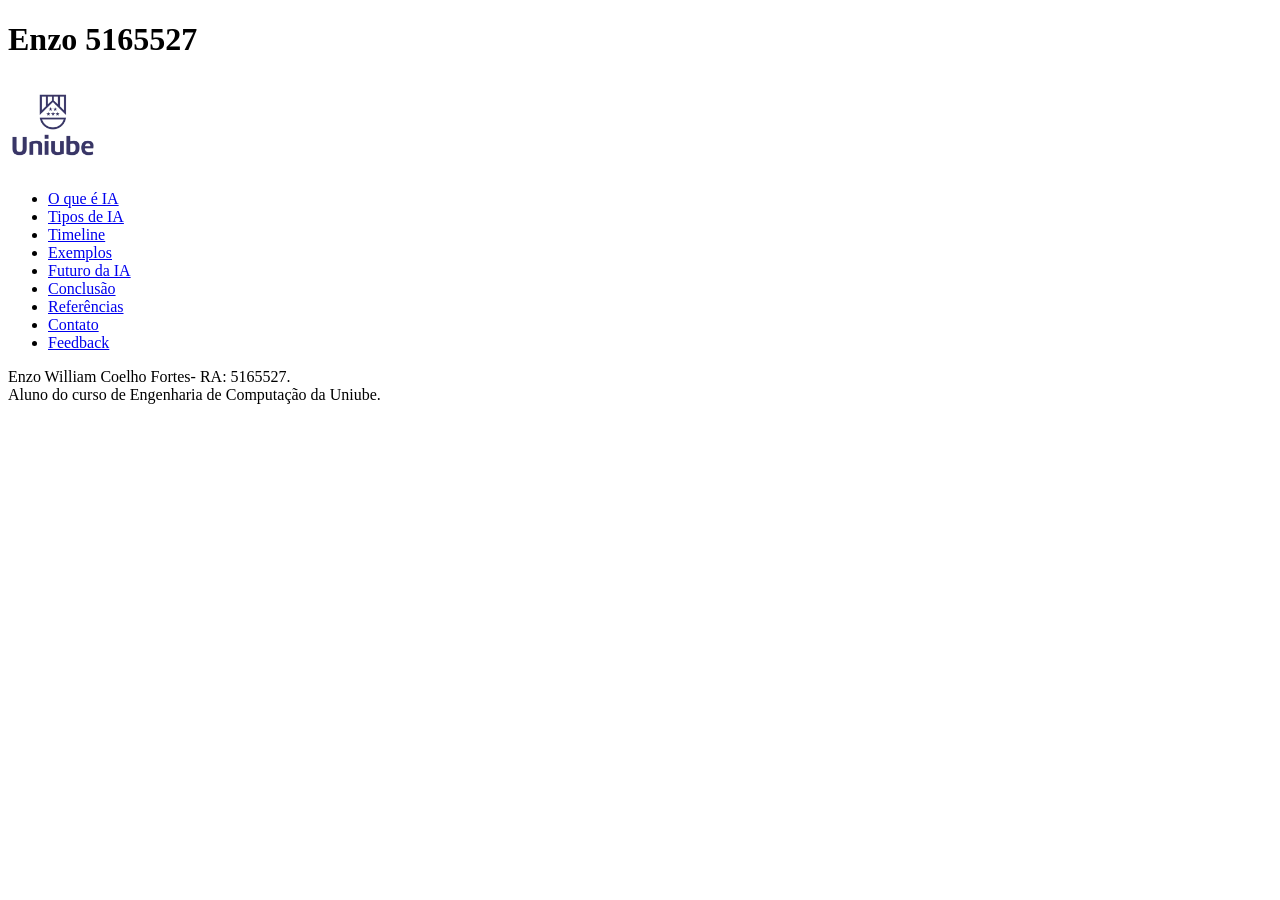
==== paginas/conclusao.html @ c1ed7d9d "oi" ====
<!DOCTYPE html>
<html lang="pt-BR">
<head>
  <meta charset="UTF-8">
  <meta name="viewport" content="width=device-width, initial-scale=1.0">
  <title>Conclusão — IA Games</title>
  <link rel="stylesheet" href="../css/style.css">
</head>
<body>

  <!-- cabeçalho -->
  <header>
     <h1> Enzo 5165527 </h1> 
    <div id="Site Uniube">
        <a href="https://uniube.br/" target="_blank">
        <img src="../images/uniube-logo-png_seeklogo-409307.webp" alt="Logo da Uniube" width="90px">
        </a>
    </div>
    <nav>
      <ul>
        <li><a href="oqueehia.html">O que é IA</a></li>
        <li><a href="tipos.html">Tipos de IA</a></li>
        <li><a href="timeline.html">Timeline</a></li>
        <li><a href="exemplos.html">Exemplos</a></li>
        <li><a href="futuro.html">Futuro da IA</a></li>
        <li><a href="conclusao.html">Conclusão</a></li>
        <li><a href="referencias.html">Referências</a></li>
        <li><a href="contato.html">Contato</a></li>
        <li><a href="feedback.html">Feedback</a></li>
      </ul>
    </nav>
  </header>

  <main>
    
  <footer>
    <p>Enzo William Coelho Fortes- RA: 5165527.<br>
    Aluno do curso de Engenharia de Computação da Uniube.</p>
  </footer>

</body>
</html>
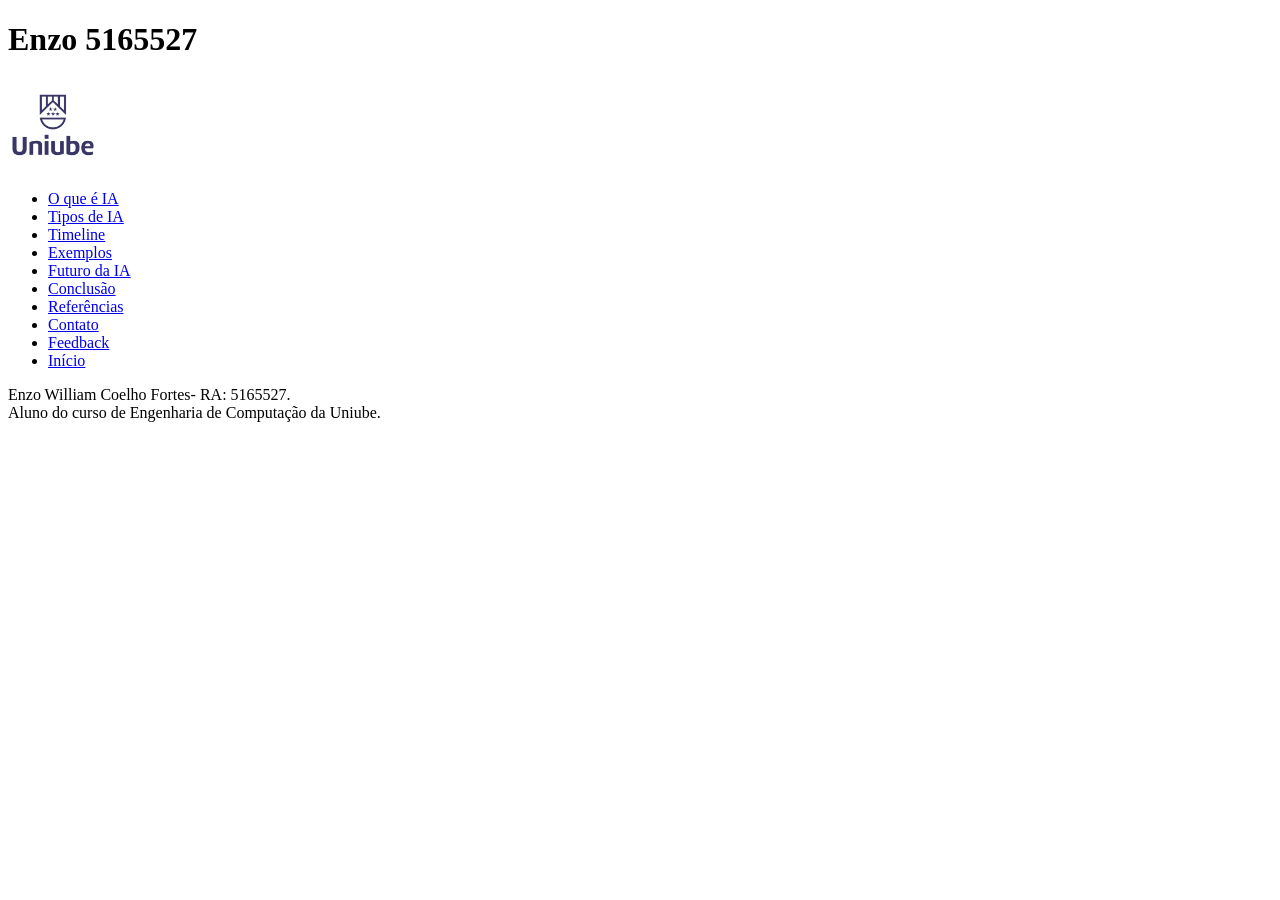
==== commit 8446280d: "adicionando conteúdo, um pouco de css no menu da index e botao para index" ====
--- a/paginas/conclusao.html
+++ b/paginas/conclusao.html
@@ -27,16 +27,17 @@
         <li><a href="referencias.html">Referências</a></li>
         <li><a href="contato.html">Contato</a></li>
         <li><a href="feedback.html">Feedback</a></li>
+        <li><a href="../index.html">Início</a></li>
       </ul>
     </nav>
   </header>
 
   <main>
     
-  <footer>
+<footer>
     <p>Enzo William Coelho Fortes- RA: 5165527.<br>
     Aluno do curso de Engenharia de Computação da Uniube.</p>
-  </footer>
+</footer>
 
 </body>
 </html>
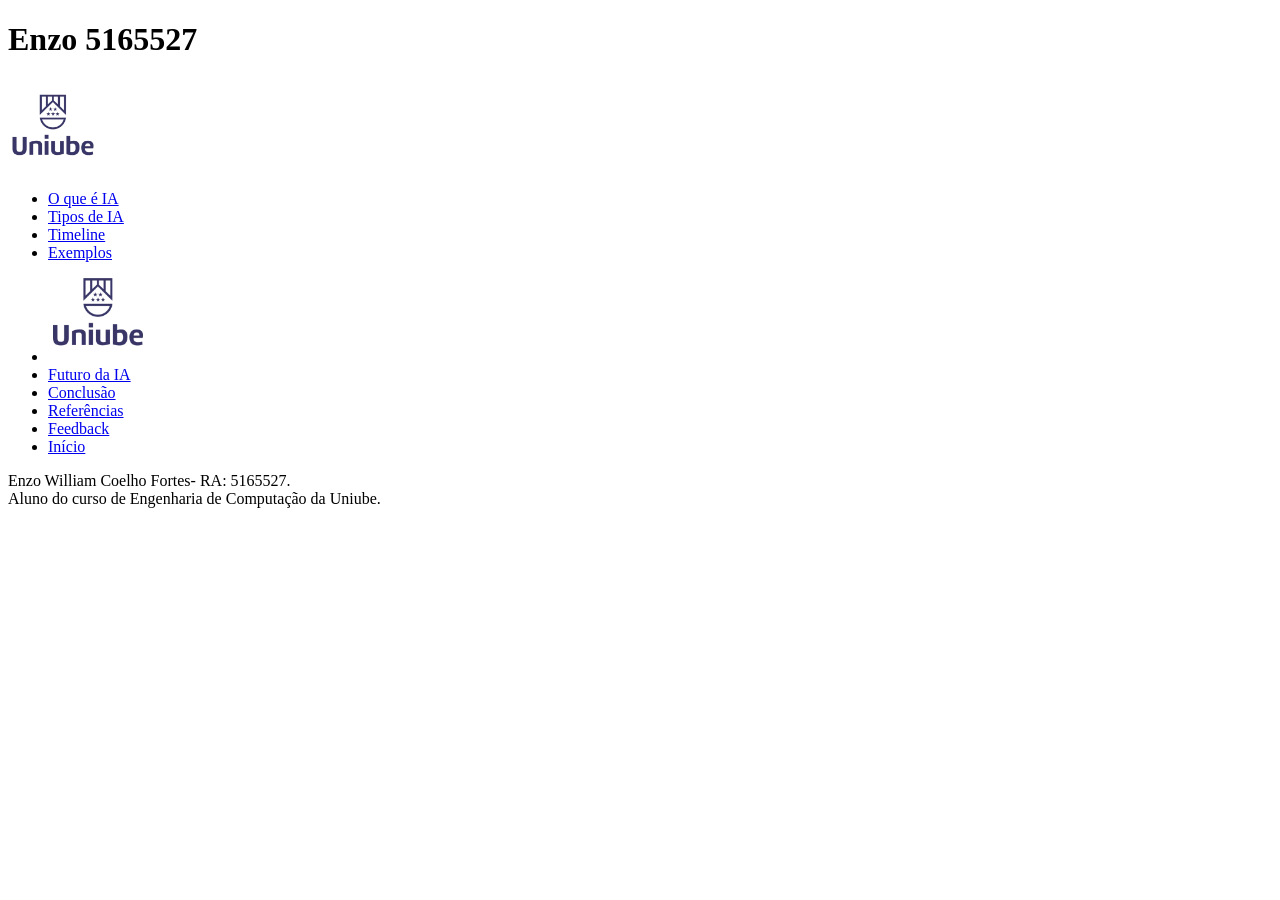
==== commit ae8a5fa6: "arrumando um pouco mais" ====
--- a/paginas/conclusao.html
+++ b/paginas/conclusao.html
@@ -22,10 +22,11 @@
         <li><a href="tipos.html">Tipos de IA</a></li>
         <li><a href="timeline.html">Timeline</a></li>
         <li><a href="exemplos.html">Exemplos</a></li>
+        <li><a href="http://www.uniube.br/" target="_blank"><img src="../images/uniube-logo-png_seeklogo-409307.webp" alt="Logo da Uniube" width="100px"></a></li>
         <li><a href="futuro.html">Futuro da IA</a></li>
         <li><a href="conclusao.html">Conclusão</a></li>
         <li><a href="referencias.html">Referências</a></li>
-        <li><a href="contato.html">Contato</a></li>
+        
         <li><a href="feedback.html">Feedback</a></li>
         <li><a href="../index.html">Início</a></li>
       </ul>
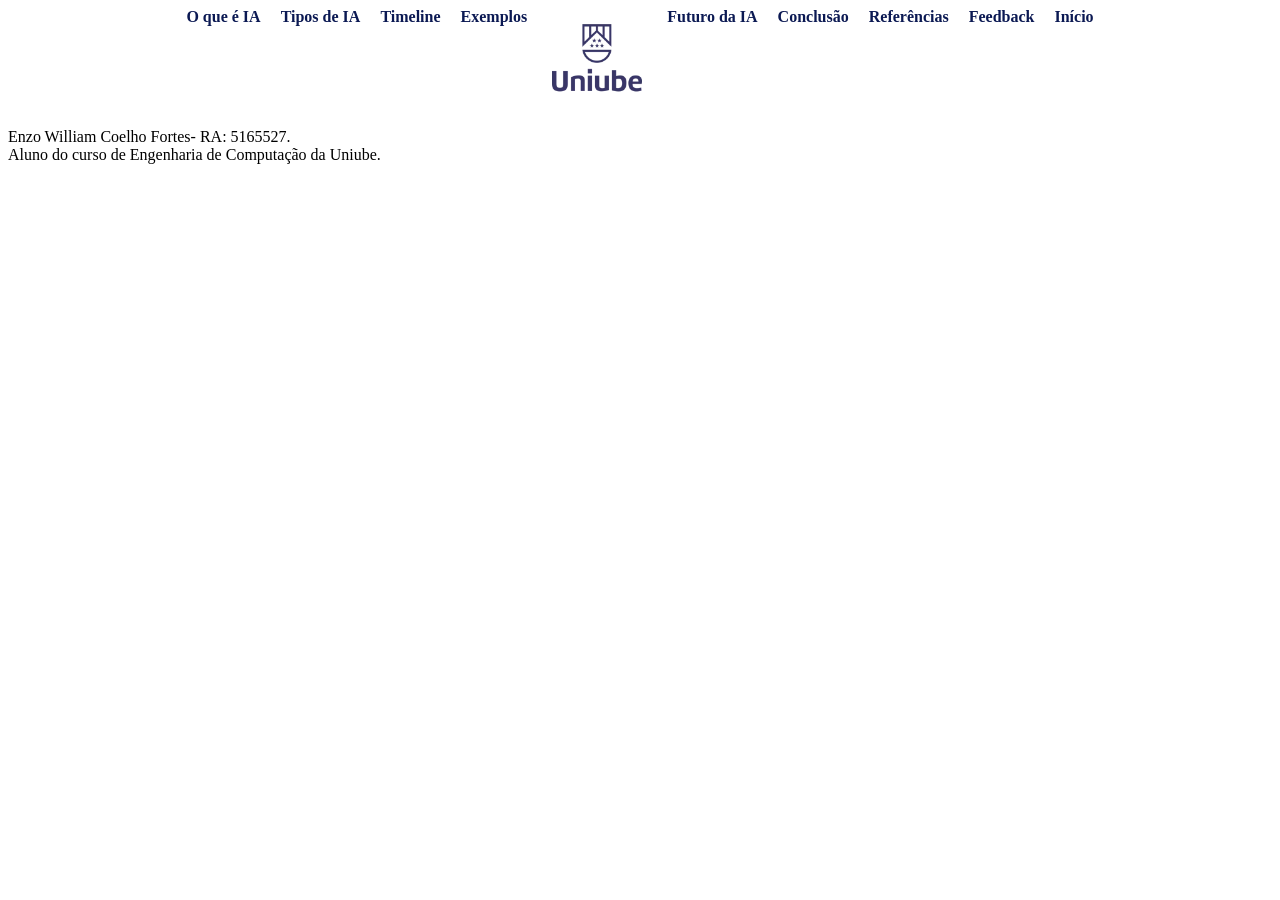
==== commit 4014c4a0: "adicionando menu" ====
--- a/paginas/conclusao.html
+++ b/paginas/conclusao.html
@@ -10,12 +10,25 @@
 
   <!-- cabeçalho -->
   <header>
-     <h1> Enzo 5165527 </h1> 
-    <div id="Site Uniube">
-        <a href="https://uniube.br/" target="_blank">
-        <img src="../images/uniube-logo-png_seeklogo-409307.webp" alt="Logo da Uniube" width="90px">
-        </a>
-    </div>
+   
+<style>
+
+  nav ul {
+    display: flex;
+    justify-content: center;
+    gap: 20px;
+    list-style: none;
+    padding: 0;
+    margin: 0;
+  }
+  
+  nav a {
+    text-decoration: solid;
+    color: #0b1953;
+    font-weight: bold;
+  }
+</style>
+
     <nav>
       <ul>
         <li><a href="oqueehia.html">O que é IA</a></li>
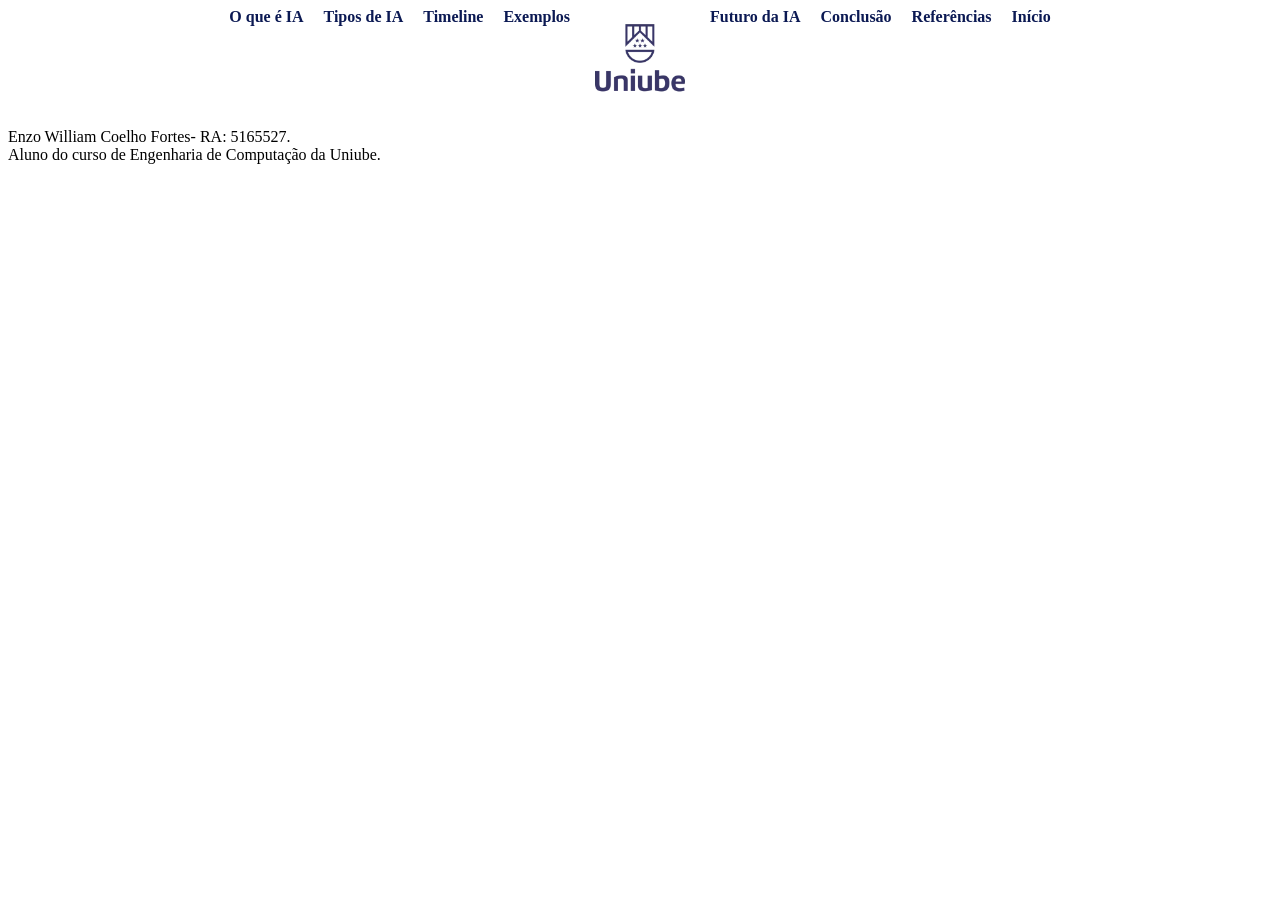
==== commit 8c3afab1: "arrumando menus" ====
--- a/paginas/conclusao.html
+++ b/paginas/conclusao.html
@@ -36,11 +36,11 @@
         <li><a href="timeline.html">Timeline</a></li>
         <li><a href="exemplos.html">Exemplos</a></li>
         <li><a href="http://www.uniube.br/" target="_blank"><img src="../images/uniube-logo-png_seeklogo-409307.webp" alt="Logo da Uniube" width="100px"></a></li>
-        <li><a href="futuro.html">Futuro da IA</a></li>
+        <li><a href="futurodahia.html">Futuro da IA</a></li>
         <li><a href="conclusao.html">Conclusão</a></li>
         <li><a href="referencias.html">Referências</a></li>
         
-        <li><a href="feedback.html">Feedback</a></li>
+       
         <li><a href="../index.html">Início</a></li>
       </ul>
     </nav>
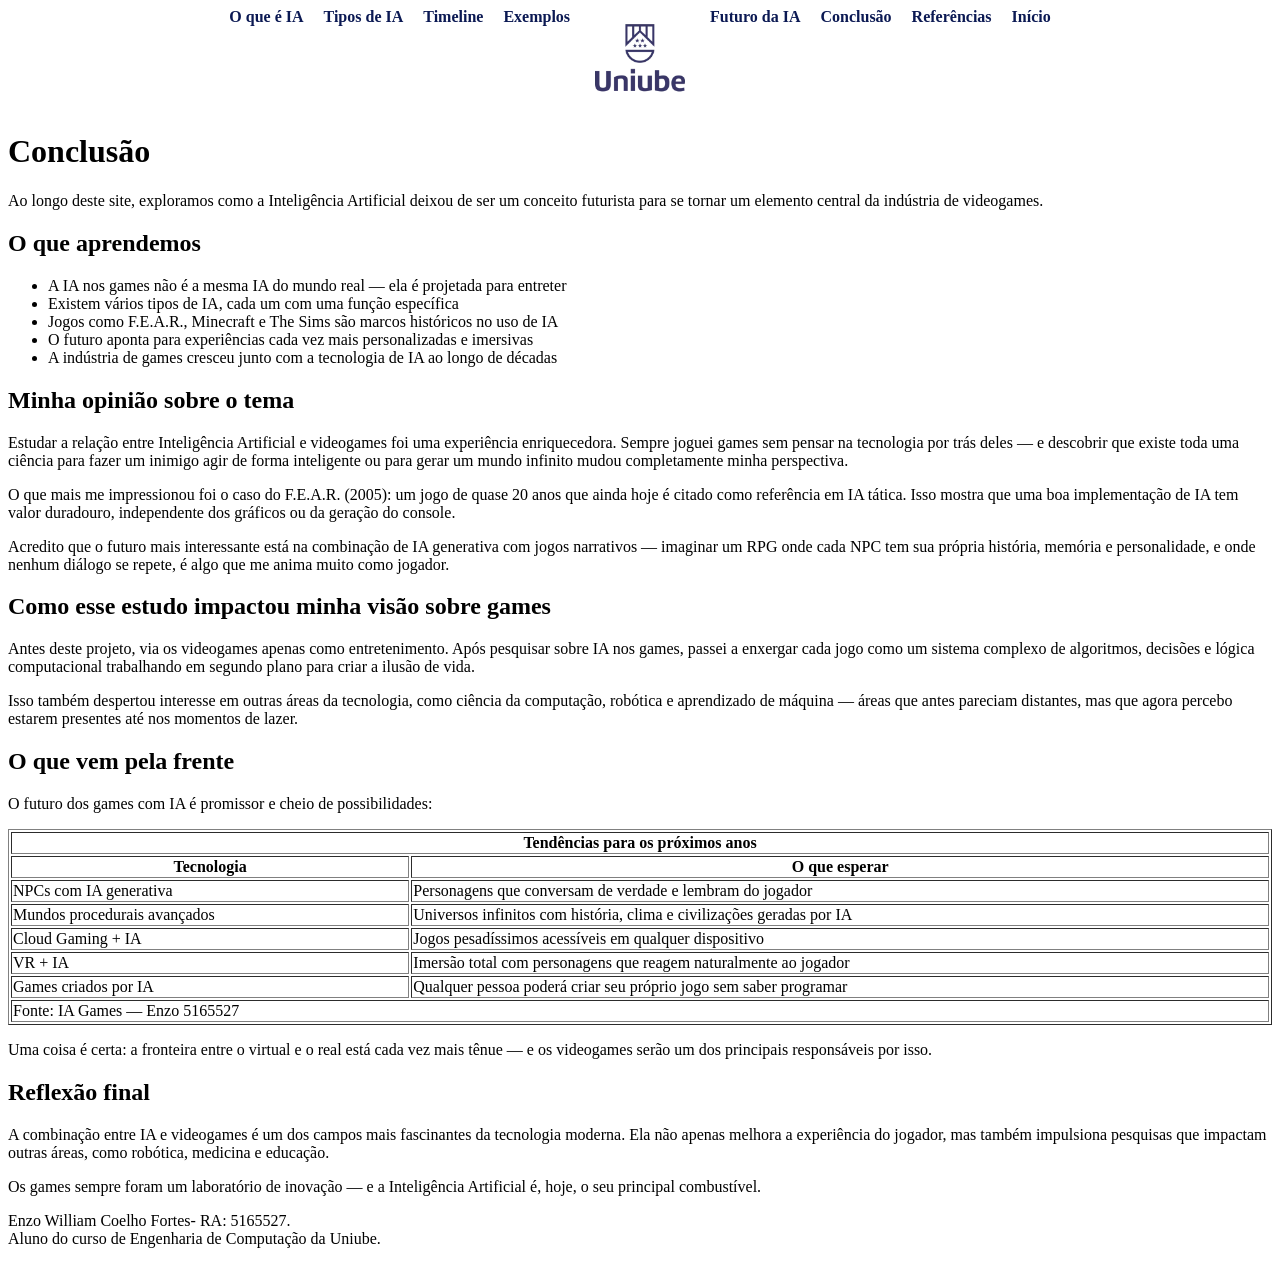
==== commit 4c2b4f65: "mais conteúdo para as páginas" ====
--- a/paginas/conclusao.html
+++ b/paginas/conclusao.html
@@ -46,7 +46,97 @@
     </nav>
   </header>
 
-  <main>
+ <main>
+
+    <h1>Conclusão</h1>
+    <p>Ao longo deste site, exploramos como a Inteligência Artificial deixou de ser um conceito futurista para se tornar um elemento central da indústria de videogames.</p>
+
+    <!-- SEÇÃO 1: O que aprendemos -->
+    <section>
+      <h2>O que aprendemos</h2>
+      <ul>
+        <li>A IA nos games não é a mesma IA do mundo real — ela é projetada para entreter</li>
+        <li>Existem vários tipos de IA, cada um com uma função específica</li>
+        <li>Jogos como F.E.A.R., Minecraft e The Sims são marcos históricos no uso de IA</li>
+        <li>O futuro aponta para experiências cada vez mais personalizadas e imersivas</li>
+        <li>A indústria de games cresceu junto com a tecnologia de IA ao longo de décadas</li>
+      </ul>
+    </section>
+
+    <!-- SEÇÃO 2: Opinião pessoal -->
+    <section>
+      <h2>Minha opinião sobre o tema</h2>
+      <p>Estudar a relação entre Inteligência Artificial e videogames foi uma experiência enriquecedora. Sempre joguei games sem pensar na tecnologia por trás deles — e descobrir que existe toda uma ciência para fazer um inimigo agir de forma inteligente ou para gerar um mundo infinito mudou completamente minha perspectiva.</p>
+
+      <p>O que mais me impressionou foi o caso do F.E.A.R. (2005): um jogo de quase 20 anos que ainda hoje é citado como referência em IA tática. Isso mostra que uma boa implementação de IA tem valor duradouro, independente dos gráficos ou da geração do console.</p>
+
+      <p>Acredito que o futuro mais interessante está na combinação de IA generativa com jogos narrativos — imaginar um RPG onde cada NPC tem sua própria história, memória e personalidade, e onde nenhum diálogo se repete, é algo que me anima muito como jogador.</p>
+    </section>
+
+    <!-- SEÇÃO 3: Como esse estudo impactou minha visão -->
+    <section>
+      <h2>Como esse estudo impactou minha visão sobre games</h2>
+      <p>Antes deste projeto, via os videogames apenas como entretenimento. Após pesquisar sobre IA nos games, passei a enxergar cada jogo como um sistema complexo de algoritmos, decisões e lógica computacional trabalhando em segundo plano para criar a ilusão de vida.</p>
+
+      <p>Isso também despertou interesse em outras áreas da tecnologia, como ciência da computação, robótica e aprendizado de máquina — áreas que antes pareciam distantes, mas que agora percebo estarem presentes até nos momentos de lazer.</p>
+    </section>
+
+    <!-- SEÇÃO 4: O que vem pela frente -->
+    <section>
+      <h2>O que vem pela frente</h2>
+      <p>O futuro dos games com IA é promissor e cheio de possibilidades:</p>
+
+      <table border="1" width="100%">
+        <thead>
+          <tr>
+            <th colspan="2">Tendências para os próximos anos</th>
+          </tr>
+          <tr>
+            <th>Tecnologia</th>
+            <th>O que esperar</th>
+          </tr>
+        </thead>
+        <tbody>
+          <tr>
+            <td>NPCs com IA generativa</td>
+            <td>Personagens que conversam de verdade e lembram do jogador</td>
+          </tr>
+          <tr>
+            <td>Mundos procedurais avançados</td>
+            <td>Universos infinitos com história, clima e civilizações geradas por IA</td>
+          </tr>
+          <tr>
+            <td>Cloud Gaming + IA</td>
+            <td>Jogos pesadíssimos acessíveis em qualquer dispositivo</td>
+          </tr>
+          <tr>
+            <td>VR + IA</td>
+            <td>Imersão total com personagens que reagem naturalmente ao jogador</td>
+          </tr>
+          <tr>
+            <td>Games criados por IA</td>
+            <td>Qualquer pessoa poderá criar seu próprio jogo sem saber programar</td>
+          </tr>
+        </tbody>
+        <tfoot>
+          <tr>
+            <td colspan="2">Fonte: IA Games — Enzo 5165527</td>
+          </tr>
+        </tfoot>
+      </table>
+
+      <p>Uma coisa é certa: a fronteira entre o virtual e o real está cada vez mais tênue — e os videogames serão um dos principais responsáveis por isso.</p>
+    </section>
+
+    <!-- SEÇÃO 5: Reflexão final -->
+    <section>
+      <h2>Reflexão final</h2>
+      <p>A combinação entre IA e videogames é um dos campos mais fascinantes da tecnologia moderna. Ela não apenas melhora a experiência do jogador, mas também impulsiona pesquisas que impactam outras áreas, como robótica, medicina e educação.</p>
+      <p>Os games sempre foram um laboratório de inovação — e a Inteligência Artificial é, hoje, o seu principal combustível.</p>
+    </section>
+
+  </main>
+
     
 <footer>
     <p>Enzo William Coelho Fortes- RA: 5165527.<br>
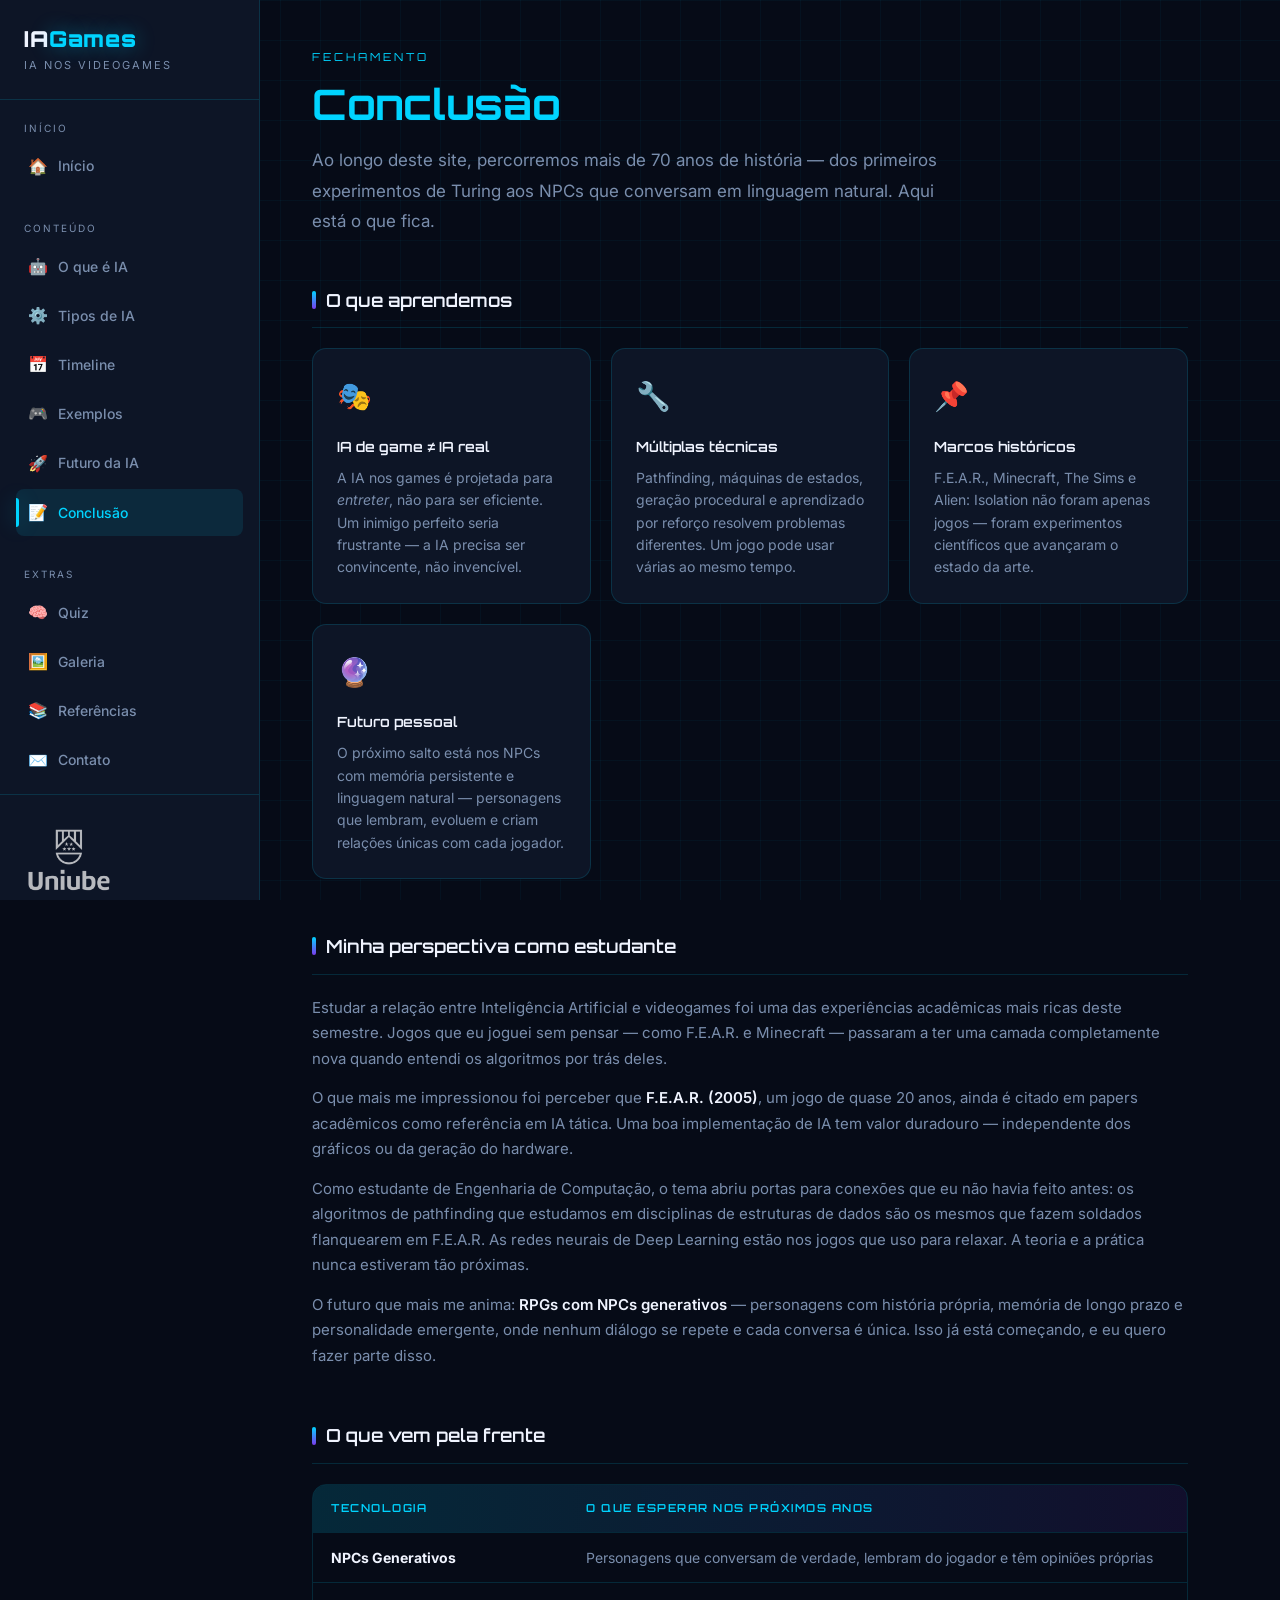
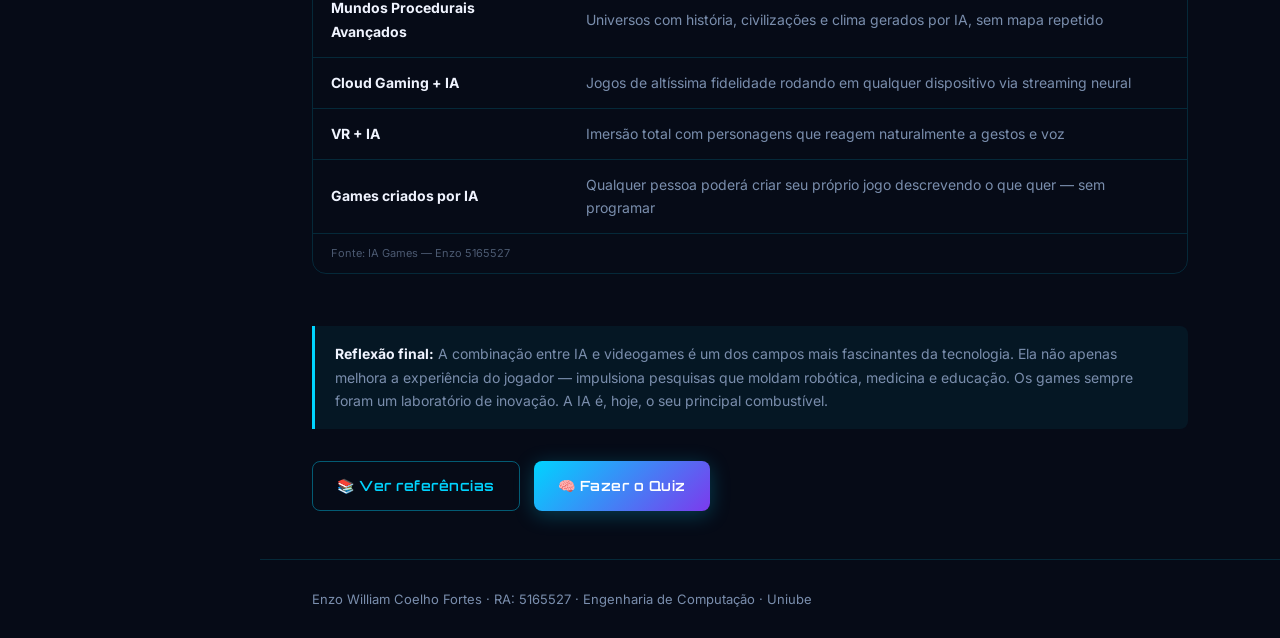
==== commit 3ed2f12e: "ultimos commits" ====
--- a/paginas/conclusao.html
+++ b/paginas/conclusao.html
@@ -7,141 +7,136 @@
   <link rel="stylesheet" href="../css/style.css">
 </head>
 <body>
+<div class="shell">
 
-  <!-- cabeçalho -->
-  <header>
-   
-<style>
+  <aside class="sidebar" id="sidebar"></aside>
+  <div class="sidebar-overlay" id="overlay"></div>
 
-  nav ul {
-    display: flex;
-    justify-content: center;
-    gap: 20px;
-    list-style: none;
-    padding: 0;
-    margin: 0;
-  }
-  
-  nav a {
-    text-decoration: solid;
-    color: #0b1953;
-    font-weight: bold;
-  }
-</style>
+  <div class="main-content">
+    <div class="topbar">
+      <div class="topbar-logo">IA<span>Games</span></div>
+      <button class="hamburger" id="hamburger" aria-label="Menu">☰</button>
+    </div>
 
-    <nav>
-      <ul>
-        <li><a href="oqueehia.html">O que é IA</a></li>
-        <li><a href="tipos.html">Tipos de IA</a></li>
-        <li><a href="timeline.html">Timeline</a></li>
-        <li><a href="exemplos.html">Exemplos</a></li>
-        <li><a href="http://www.uniube.br/" target="_blank"><img src="../images/uniube-logo-png_seeklogo-409307.webp" alt="Logo da Uniube" width="100px"></a></li>
-        <li><a href="futurodahia.html">Futuro da IA</a></li>
-        <li><a href="conclusao.html">Conclusão</a></li>
-        <li><a href="referencias.html">Referências</a></li>
-        
-       
-        <li><a href="../index.html">Início</a></li>
-      </ul>
-    </nav>
-  </header>
+    <main class="page fade-up">
+      <div class="page-eyebrow">Fechamento</div>
+      <h1 class="page-title"><span class="hl">Conclusão</span></h1>
+      <p class="page-lead">
+        Ao longo deste site, percorremos mais de 70 anos de história — dos primeiros experimentos de Turing
+        aos NPCs que conversam em linguagem natural. Aqui está o que fica.
+      </p>
 
- <main>
+      <div class="section">
+        <div class="section-title">O que aprendemos</div>
+        <div class="cards-grid">
+          <div class="card">
+            <span class="card-icon">🎭</span>
+            <div class="card-title">IA de game ≠ IA real</div>
+            <div class="card-body">A IA nos games é projetada para <em>entreter</em>, não para ser eficiente. Um inimigo perfeito seria frustrante — a IA precisa ser convincente, não invencível.</div>
+          </div>
+          <div class="card">
+            <span class="card-icon">🔧</span>
+            <div class="card-title">Múltiplas técnicas</div>
+            <div class="card-body">Pathfinding, máquinas de estados, geração procedural e aprendizado por reforço resolvem problemas diferentes. Um jogo pode usar várias ao mesmo tempo.</div>
+          </div>
+          <div class="card">
+            <span class="card-icon">📌</span>
+            <div class="card-title">Marcos históricos</div>
+            <div class="card-body">F.E.A.R., Minecraft, The Sims e Alien: Isolation não foram apenas jogos — foram experimentos científicos que avançaram o estado da arte.</div>
+          </div>
+          <div class="card">
+            <span class="card-icon">🔮</span>
+            <div class="card-title">Futuro pessoal</div>
+            <div class="card-body">O próximo salto está nos NPCs com memória persistente e linguagem natural — personagens que lembram, evoluem e criam relações únicas com cada jogador.</div>
+          </div>
+        </div>
+      </div>
 
-    <h1>Conclusão</h1>
-    <p>Ao longo deste site, exploramos como a Inteligência Artificial deixou de ser um conceito futurista para se tornar um elemento central da indústria de videogames.</p>
+      <div class="section">
+        <div class="section-title">Minha perspectiva como estudante</div>
+        <div class="prose">
+          <p>
+            Estudar a relação entre Inteligência Artificial e videogames foi uma das experiências acadêmicas
+            mais ricas deste semestre. Jogos que eu joguei sem pensar — como F.E.A.R. e Minecraft — passaram
+            a ter uma camada completamente nova quando entendi os algoritmos por trás deles.
+          </p>
+          <p>
+            O que mais me impressionou foi perceber que <strong>F.E.A.R. (2005)</strong>, um jogo de quase
+            20 anos, ainda é citado em papers acadêmicos como referência em IA tática. Uma boa implementação
+            de IA tem valor duradouro — independente dos gráficos ou da geração do hardware.
+          </p>
+          <p>
+            Como estudante de Engenharia de Computação, o tema abriu portas para conexões que eu não havia
+            feito antes: os algoritmos de pathfinding que estudamos em disciplinas de estruturas de dados são
+            os mesmos que fazem soldados flanquearem em F.E.A.R. As redes neurais de Deep Learning estão nos
+            jogos que uso para relaxar. A teoria e a prática nunca estiveram tão próximas.
+          </p>
+          <p>
+            O futuro que mais me anima: <strong>RPGs com NPCs generativos</strong> — personagens com história
+            própria, memória de longo prazo e personalidade emergente, onde nenhum diálogo se repete e cada
+            conversa é única. Isso já está começando, e eu quero fazer parte disso.
+          </p>
+        </div>
+      </div>
 
-    <!-- SEÇÃO 1: O que aprendemos -->
-    <section>
-      <h2>O que aprendemos</h2>
-      <ul>
-        <li>A IA nos games não é a mesma IA do mundo real — ela é projetada para entreter</li>
-        <li>Existem vários tipos de IA, cada um com uma função específica</li>
-        <li>Jogos como F.E.A.R., Minecraft e The Sims são marcos históricos no uso de IA</li>
-        <li>O futuro aponta para experiências cada vez mais personalizadas e imersivas</li>
-        <li>A indústria de games cresceu junto com a tecnologia de IA ao longo de décadas</li>
-      </ul>
-    </section>
+      <div class="section">
+        <div class="section-title">O que vem pela frente</div>
+        <div class="table-wrap">
+          <table>
+            <thead>
+              <tr>
+                <th>Tecnologia</th>
+                <th>O que esperar nos próximos anos</th>
+              </tr>
+            </thead>
+            <tbody>
+              <tr>
+                <td><strong>NPCs Generativos</strong></td>
+                <td>Personagens que conversam de verdade, lembram do jogador e têm opiniões próprias</td>
+              </tr>
+              <tr>
+                <td><strong>Mundos Procedurais Avançados</strong></td>
+                <td>Universos com história, civilizações e clima gerados por IA, sem mapa repetido</td>
+              </tr>
+              <tr>
+                <td><strong>Cloud Gaming + IA</strong></td>
+                <td>Jogos de altíssima fidelidade rodando em qualquer dispositivo via streaming neural</td>
+              </tr>
+              <tr>
+                <td><strong>VR + IA</strong></td>
+                <td>Imersão total com personagens que reagem naturalmente a gestos e voz</td>
+              </tr>
+              <tr>
+                <td><strong>Games criados por IA</strong></td>
+                <td>Qualquer pessoa poderá criar seu próprio jogo descrevendo o que quer — sem programar</td>
+              </tr>
+            </tbody>
+            <tfoot><tr><td colspan="2">Fonte: IA Games — Enzo 5165527</td></tr></tfoot>
+          </table>
+        </div>
+      </div>
 
-    <!-- SEÇÃO 2: Opinião pessoal -->
-    <section>
-      <h2>Minha opinião sobre o tema</h2>
-      <p>Estudar a relação entre Inteligência Artificial e videogames foi uma experiência enriquecedora. Sempre joguei games sem pensar na tecnologia por trás deles — e descobrir que existe toda uma ciência para fazer um inimigo agir de forma inteligente ou para gerar um mundo infinito mudou completamente minha perspectiva.</p>
+      <div class="callout">
+        <strong>Reflexão final:</strong> A combinação entre IA e videogames é um dos campos mais fascinantes
+        da tecnologia. Ela não apenas melhora a experiência do jogador — impulsiona pesquisas que moldam
+        robótica, medicina e educação. Os games sempre foram um laboratório de inovação.
+        A IA é, hoje, o seu principal combustível.
+      </div>
 
-      <p>O que mais me impressionou foi o caso do F.E.A.R. (2005): um jogo de quase 20 anos que ainda hoje é citado como referência em IA tática. Isso mostra que uma boa implementação de IA tem valor duradouro, independente dos gráficos ou da geração do console.</p>
+      <div style="display:flex; gap:14px; flex-wrap:wrap; margin-top:32px;">
+        <a href="referencias.html" class="btn btn-outline">📚 Ver referências</a>
+        <a href="quiz.html" class="btn btn-primary">🧠 Fazer o Quiz</a>
+      </div>
 
-      <p>Acredito que o futuro mais interessante está na combinação de IA generativa com jogos narrativos — imaginar um RPG onde cada NPC tem sua própria história, memória e personalidade, e onde nenhum diálogo se repete, é algo que me anima muito como jogador.</p>
-    </section>
+    </main>
 
-    <!-- SEÇÃO 3: Como esse estudo impactou minha visão -->
-    <section>
-      <h2>Como esse estudo impactou minha visão sobre games</h2>
-      <p>Antes deste projeto, via os videogames apenas como entretenimento. Após pesquisar sobre IA nos games, passei a enxergar cada jogo como um sistema complexo de algoritmos, decisões e lógica computacional trabalhando em segundo plano para criar a ilusão de vida.</p>
+    <footer class="page-footer">
+      <p>Enzo William Coelho Fortes · RA: 5165527 · Engenharia de Computação · Uniube</p>
+    </footer>
+  </div>
+</div>
 
-      <p>Isso também despertou interesse em outras áreas da tecnologia, como ciência da computação, robótica e aprendizado de máquina — áreas que antes pareciam distantes, mas que agora percebo estarem presentes até nos momentos de lazer.</p>
-    </section>
-
-    <!-- SEÇÃO 4: O que vem pela frente -->
-    <section>
-      <h2>O que vem pela frente</h2>
-      <p>O futuro dos games com IA é promissor e cheio de possibilidades:</p>
-
-      <table border="1" width="100%">
-        <thead>
-          <tr>
-            <th colspan="2">Tendências para os próximos anos</th>
-          </tr>
-          <tr>
-            <th>Tecnologia</th>
-            <th>O que esperar</th>
-          </tr>
-        </thead>
-        <tbody>
-          <tr>
-            <td>NPCs com IA generativa</td>
-            <td>Personagens que conversam de verdade e lembram do jogador</td>
-          </tr>
-          <tr>
-            <td>Mundos procedurais avançados</td>
-            <td>Universos infinitos com história, clima e civilizações geradas por IA</td>
-          </tr>
-          <tr>
-            <td>Cloud Gaming + IA</td>
-            <td>Jogos pesadíssimos acessíveis em qualquer dispositivo</td>
-          </tr>
-          <tr>
-            <td>VR + IA</td>
-            <td>Imersão total com personagens que reagem naturalmente ao jogador</td>
-          </tr>
-          <tr>
-            <td>Games criados por IA</td>
-            <td>Qualquer pessoa poderá criar seu próprio jogo sem saber programar</td>
-          </tr>
-        </tbody>
-        <tfoot>
-          <tr>
-            <td colspan="2">Fonte: IA Games — Enzo 5165527</td>
-          </tr>
-        </tfoot>
-      </table>
-
-      <p>Uma coisa é certa: a fronteira entre o virtual e o real está cada vez mais tênue — e os videogames serão um dos principais responsáveis por isso.</p>
-    </section>
-
-    <!-- SEÇÃO 5: Reflexão final -->
-    <section>
-      <h2>Reflexão final</h2>
-      <p>A combinação entre IA e videogames é um dos campos mais fascinantes da tecnologia moderna. Ela não apenas melhora a experiência do jogador, mas também impulsiona pesquisas que impactam outras áreas, como robótica, medicina e educação.</p>
-      <p>Os games sempre foram um laboratório de inovação — e a Inteligência Artificial é, hoje, o seu principal combustível.</p>
-    </section>
-
-  </main>
-
-    
-<footer>
-    <p>Enzo William Coelho Fortes- RA: 5165527.<br>
-    Aluno do curso de Engenharia de Computação da Uniube.</p>
-</footer>
-
+<script src="../js/sidebar.js"></script>
+<script>injectSidebar('conclusao');</script>
 </body>
-</html>+</html>
--- a/css/style.css
+++ b/css/style.css
@@ -0,0 +1,1049 @@
+/* ================================================
+   IA GAMES — DESIGN SYSTEM
+   Tema: Universo Digital / Arcade Futurista
+   ================================================ */
+
+@import url('https://fonts.googleapis.com/css2?family=Orbitron:wght@400;600;700;900&family=Inter:wght@300;400;500;600&display=swap');
+
+/* === TOKENS === */
+:root {
+  --bg-deep:    #060B17;
+  --bg-card:    #0D1526;
+  --bg-surface: #111D35;
+  --neon-blue:  #00D4FF;
+  --neon-purple:#7C3AED;
+  --neon-green: #00FF88;
+  --accent:     #FF3E6C;
+  --text-primary: #F0F4FF;
+  --text-muted:   #7A8EAD;
+  --border:     rgba(0, 212, 255, 0.15);
+  --glow-blue:  0 0 20px rgba(0,212,255,0.4);
+  --glow-purple:0 0 20px rgba(124,58,237,0.4);
+  --sidebar-w:  260px;
+  --radius-sm:  8px;
+  --radius-md:  14px;
+  --radius-lg:  20px;
+  --transition: 0.25s cubic-bezier(0.4,0,0.2,1);
+}
+
+/* === RESET === */
+*, *::before, *::after {
+  margin: 0; padding: 0; box-sizing: border-box;
+}
+
+html { scroll-behavior: smooth; font-size: 16px; }
+
+body {
+  font-family: 'Inter', sans-serif;
+  background: var(--bg-deep);
+  color: var(--text-primary);
+  line-height: 1.7;
+  min-height: 100vh;
+  overflow-x: hidden;
+}
+
+/* === BACKGROUND GRID === */
+body::before {
+  content: '';
+  position: fixed;
+  inset: 0;
+  background-image:
+    linear-gradient(rgba(0,212,255,0.04) 1px, transparent 1px),
+    linear-gradient(90deg, rgba(0,212,255,0.04) 1px, transparent 1px);
+  background-size: 40px 40px;
+  pointer-events: none;
+  z-index: 0;
+}
+
+/* === LAYOUT SHELL === */
+.shell {
+  display: flex;
+  min-height: 100vh;
+  position: relative;
+  z-index: 1;
+}
+
+/* === SIDEBAR === */
+.sidebar {
+  width: var(--sidebar-w);
+  background: var(--bg-card);
+  border-right: 1px solid var(--border);
+  position: fixed;
+  top: 0; left: 0; bottom: 0;
+  overflow-y: auto;
+  overflow-x: hidden;
+  z-index: 100;
+  display: flex;
+  flex-direction: column;
+  transition: transform var(--transition);
+}
+
+.sidebar::-webkit-scrollbar { width: 4px; }
+.sidebar::-webkit-scrollbar-track { background: transparent; }
+.sidebar::-webkit-scrollbar-thumb { background: var(--border); border-radius: 4px; }
+
+.sidebar-logo {
+  padding: 28px 24px 24px;
+  border-bottom: 1px solid var(--border);
+}
+
+.logo-title {
+  font-family: 'Orbitron', monospace;
+  font-size: 22px;
+  font-weight: 900;
+  color: var(--text-primary);
+  letter-spacing: 1px;
+  line-height: 1;
+}
+
+.logo-title span {
+  color: var(--neon-blue);
+  text-shadow: var(--glow-blue);
+}
+
+.logo-sub {
+  font-size: 11px;
+  color: var(--text-muted);
+  text-transform: uppercase;
+  letter-spacing: 2px;
+  margin-top: 6px;
+}
+
+.nav-section {
+  padding: 20px 16px 8px;
+}
+
+.nav-label {
+  font-size: 10px;
+  text-transform: uppercase;
+  letter-spacing: 2px;
+  color: var(--text-muted);
+  padding: 0 8px;
+  margin-bottom: 6px;
+}
+
+.nav-item {
+  display: flex;
+  align-items: center;
+  gap: 10px;
+  padding: 10px 12px;
+  border-radius: var(--radius-sm);
+  color: var(--text-muted);
+  text-decoration: none;
+  font-size: 14px;
+  font-weight: 500;
+  transition: all var(--transition);
+  margin-bottom: 2px;
+  position: relative;
+}
+
+.nav-item:hover {
+  color: var(--text-primary);
+  background: rgba(0,212,255,0.07);
+}
+
+.nav-item.active {
+  color: var(--neon-blue);
+  background: rgba(0,212,255,0.1);
+}
+
+.nav-item.active::before {
+  content: '';
+  position: absolute;
+  left: 0; top: 20%; bottom: 20%;
+  width: 3px;
+  background: var(--neon-blue);
+  border-radius: 0 3px 3px 0;
+  box-shadow: var(--glow-blue);
+}
+
+.nav-icon { font-size: 16px; width: 20px; text-align: center; flex-shrink: 0; }
+
+.sidebar-footer {
+  margin-top: auto;
+  padding: 20px 24px;
+  border-top: 1px solid var(--border);
+}
+
+.sidebar-footer a {
+  display: block;
+  margin-bottom: 10px;
+}
+
+.sidebar-footer img {
+  width: 90px;
+  opacity: 0.7;
+  transition: opacity var(--transition);
+  filter: brightness(0) invert(1);
+}
+
+.sidebar-footer img:hover { opacity: 1; }
+
+.sidebar-footer p {
+  font-size: 11px;
+  color: var(--text-muted);
+  line-height: 1.5;
+}
+
+/* === MAIN CONTENT === */
+.main-content {
+  margin-left: var(--sidebar-w);
+  flex: 1;
+  min-height: 100vh;
+  display: flex;
+  flex-direction: column;
+}
+
+/* === TOPBAR (mobile) === */
+.topbar {
+  display: none;
+  align-items: center;
+  justify-content: space-between;
+  padding: 16px 20px;
+  background: var(--bg-card);
+  border-bottom: 1px solid var(--border);
+  position: sticky;
+  top: 0;
+  z-index: 90;
+}
+
+.topbar-logo {
+  font-family: 'Orbitron', monospace;
+  font-size: 18px;
+  font-weight: 900;
+  color: var(--text-primary);
+}
+
+.topbar-logo span { color: var(--neon-blue); }
+
+.hamburger {
+  background: none;
+  border: 1px solid var(--border);
+  color: var(--text-primary);
+  width: 38px; height: 38px;
+  border-radius: var(--radius-sm);
+  cursor: pointer;
+  font-size: 18px;
+  display: flex; align-items: center; justify-content: center;
+  transition: all var(--transition);
+}
+
+.hamburger:hover { border-color: var(--neon-blue); color: var(--neon-blue); }
+
+/* === PAGE CONTENT === */
+.page {
+  flex: 1;
+  padding: 48px 52px;
+  max-width: 980px;
+}
+
+/* === PAGE HEADER === */
+.page-eyebrow {
+  font-size: 11px;
+  text-transform: uppercase;
+  letter-spacing: 3px;
+  color: var(--neon-blue);
+  margin-bottom: 12px;
+  font-family: 'Orbitron', monospace;
+}
+
+.page-title {
+  font-family: 'Orbitron', monospace;
+  font-size: clamp(28px, 4vw, 42px);
+  font-weight: 700;
+  color: var(--text-primary);
+  line-height: 1.2;
+  margin-bottom: 16px;
+}
+
+.page-title .hl { color: var(--neon-blue); }
+
+.page-lead {
+  font-size: 17px;
+  color: var(--text-muted);
+  max-width: 640px;
+  margin-bottom: 48px;
+  line-height: 1.8;
+}
+
+/* === DIVIDER === */
+.divider {
+  height: 1px;
+  background: var(--border);
+  margin: 40px 0;
+}
+
+/* === SECTION === */
+.section { margin-bottom: 52px; }
+
+.section-title {
+  font-family: 'Orbitron', monospace;
+  font-size: 18px;
+  font-weight: 600;
+  color: var(--text-primary);
+  margin-bottom: 20px;
+  padding-bottom: 12px;
+  border-bottom: 1px solid var(--border);
+  display: flex;
+  align-items: center;
+  gap: 10px;
+}
+
+.section-title::before {
+  content: '';
+  width: 4px; height: 18px;
+  background: linear-gradient(180deg, var(--neon-blue), var(--neon-purple));
+  border-radius: 2px;
+  flex-shrink: 0;
+}
+
+/* === PROSE === */
+.prose h2 {
+  font-family: 'Orbitron', monospace;
+  font-size: 17px;
+  font-weight: 600;
+  color: var(--text-primary);
+  margin: 32px 0 12px;
+  display: flex;
+  align-items: center;
+  gap: 8px;
+}
+
+.prose h2::after {
+  content: '';
+  flex: 1;
+  height: 1px;
+  background: var(--border);
+}
+
+.prose h3 {
+  font-size: 15px;
+  font-weight: 600;
+  color: var(--neon-blue);
+  margin: 22px 0 8px;
+  text-transform: uppercase;
+  letter-spacing: 0.5px;
+}
+
+.prose p {
+  color: var(--text-muted);
+  margin-bottom: 14px;
+  font-size: 15px;
+}
+
+.prose p strong { color: var(--text-primary); font-weight: 600; }
+.prose p em { color: var(--neon-blue); font-style: normal; }
+
+.prose ul, .prose ol {
+  padding-left: 0;
+  list-style: none;
+  display: flex;
+  flex-direction: column;
+  gap: 10px;
+  margin-bottom: 16px;
+}
+
+.prose li {
+  display: flex;
+  gap: 12px;
+  color: var(--text-muted);
+  font-size: 15px;
+  line-height: 1.6;
+}
+
+.prose li::before {
+  content: '▸';
+  color: var(--neon-blue);
+  flex-shrink: 0;
+  margin-top: 1px;
+}
+
+.prose li strong { color: var(--text-primary); }
+
+/* === CARDS GRID === */
+.cards-grid {
+  display: grid;
+  grid-template-columns: repeat(auto-fill, minmax(260px, 1fr));
+  gap: 20px;
+  margin-bottom: 24px;
+}
+
+.card {
+  background: var(--bg-card);
+  border: 1px solid var(--border);
+  border-radius: var(--radius-md);
+  padding: 24px;
+  transition: all var(--transition);
+  position: relative;
+  overflow: hidden;
+}
+
+.card::before {
+  content: '';
+  position: absolute;
+  top: 0; left: 0; right: 0;
+  height: 2px;
+  background: linear-gradient(90deg, var(--neon-blue), var(--neon-purple));
+  opacity: 0;
+  transition: opacity var(--transition);
+}
+
+.card:hover {
+  border-color: rgba(0,212,255,0.35);
+  transform: translateY(-3px);
+  box-shadow: 0 8px 30px rgba(0,0,0,0.4), var(--glow-blue);
+}
+
+.card:hover::before { opacity: 1; }
+
+.card-icon { font-size: 28px; margin-bottom: 14px; display: block; }
+
+.card-title {
+  font-family: 'Orbitron', monospace;
+  font-size: 14px;
+  font-weight: 600;
+  color: var(--text-primary);
+  margin-bottom: 8px;
+}
+
+.card-body {
+  font-size: 14px;
+  color: var(--text-muted);
+  line-height: 1.6;
+}
+
+/* === GAME CARD === */
+.games-grid {
+  display: grid;
+  grid-template-columns: repeat(auto-fill, minmax(280px, 1fr));
+  gap: 20px;
+}
+
+.game-card {
+  background: var(--bg-card);
+  border: 1px solid var(--border);
+  border-radius: var(--radius-md);
+  overflow: hidden;
+  transition: all var(--transition);
+}
+
+.game-card:hover {
+  border-color: rgba(0,212,255,0.35);
+  transform: translateY(-4px);
+  box-shadow: 0 12px 40px rgba(0,0,0,0.5), var(--glow-blue);
+}
+
+.game-card-img {
+  width: 100%;
+  height: 180px;
+  object-fit: cover;
+  display: block;
+  filter: saturate(0.8);
+  transition: filter var(--transition);
+}
+
+.game-card:hover .game-card-img { filter: saturate(1.1); }
+
+.game-card-body { padding: 18px 20px; }
+
+.game-card-tag {
+  display: inline-block;
+  font-size: 10px;
+  text-transform: uppercase;
+  letter-spacing: 1.5px;
+  color: var(--neon-blue);
+  border: 1px solid rgba(0,212,255,0.3);
+  border-radius: 4px;
+  padding: 2px 8px;
+  margin-bottom: 10px;
+  font-family: 'Orbitron', monospace;
+}
+
+.game-card-title {
+  font-weight: 600;
+  font-size: 15px;
+  color: var(--text-primary);
+  margin-bottom: 6px;
+}
+
+.game-card-desc {
+  font-size: 13px;
+  color: var(--text-muted);
+  line-height: 1.6;
+}
+
+/* === TABLES === */
+.table-wrap {
+  overflow-x: auto;
+  border-radius: var(--radius-md);
+  border: 1px solid var(--border);
+  margin-bottom: 24px;
+}
+
+table {
+  width: 100%;
+  border-collapse: collapse;
+}
+
+thead {
+  background: linear-gradient(90deg, rgba(0,212,255,0.15), rgba(124,58,237,0.1));
+}
+
+th {
+  padding: 14px 18px;
+  text-align: left;
+  font-family: 'Orbitron', monospace;
+  font-size: 11px;
+  text-transform: uppercase;
+  letter-spacing: 1.5px;
+  color: var(--neon-blue);
+  font-weight: 600;
+  white-space: nowrap;
+}
+
+td {
+  padding: 13px 18px;
+  font-size: 14px;
+  color: var(--text-muted);
+  border-top: 1px solid var(--border);
+  vertical-align: middle;
+}
+
+td strong { color: var(--text-primary); }
+
+tbody tr:hover td { background: rgba(0,212,255,0.04); }
+
+tfoot td {
+  font-size: 11px;
+  color: var(--text-muted);
+  opacity: 0.6;
+  border-top: 1px solid var(--border);
+  padding: 10px 18px;
+}
+
+/* === TIMELINE === */
+.timeline {
+  position: relative;
+  padding-left: 32px;
+}
+
+.timeline::before {
+  content: '';
+  position: absolute;
+  left: 7px; top: 8px; bottom: 0;
+  width: 2px;
+  background: linear-gradient(180deg, var(--neon-blue), var(--neon-purple), transparent);
+}
+
+.timeline-item {
+  position: relative;
+  margin-bottom: 36px;
+}
+
+.timeline-item::before {
+  content: '';
+  position: absolute;
+  left: -27px; top: 6px;
+  width: 12px; height: 12px;
+  border-radius: 50%;
+  background: var(--neon-blue);
+  box-shadow: 0 0 10px var(--neon-blue);
+  border: 2px solid var(--bg-deep);
+}
+
+.timeline-year {
+  font-family: 'Orbitron', monospace;
+  font-size: 11px;
+  color: var(--neon-blue);
+  text-transform: uppercase;
+  letter-spacing: 2px;
+  margin-bottom: 4px;
+}
+
+.timeline-heading {
+  font-family: 'Orbitron', monospace;
+  font-size: 15px;
+  font-weight: 600;
+  color: var(--text-primary);
+  margin-bottom: 8px;
+}
+
+.timeline-body {
+  font-size: 14px;
+  color: var(--text-muted);
+  line-height: 1.7;
+}
+
+/* === BADGES === */
+.badge {
+  display: inline-flex;
+  align-items: center;
+  gap: 5px;
+  font-size: 11px;
+  font-weight: 600;
+  text-transform: uppercase;
+  letter-spacing: 1px;
+  padding: 4px 10px;
+  border-radius: 20px;
+  font-family: 'Orbitron', monospace;
+}
+
+.badge-blue  { background: rgba(0,212,255,0.12); color: var(--neon-blue); border: 1px solid rgba(0,212,255,0.25); }
+.badge-purple{ background: rgba(124,58,237,0.12); color: #A78BFA; border: 1px solid rgba(124,58,237,0.25); }
+.badge-green { background: rgba(0,255,136,0.1); color: var(--neon-green); border: 1px solid rgba(0,255,136,0.2); }
+.badge-red   { background: rgba(255,62,108,0.1); color: var(--accent); border: 1px solid rgba(255,62,108,0.2); }
+
+/* === BUTTONS === */
+.btn {
+  display: inline-flex;
+  align-items: center;
+  gap: 8px;
+  padding: 12px 24px;
+  border-radius: var(--radius-sm);
+  font-size: 14px;
+  font-weight: 600;
+  cursor: pointer;
+  text-decoration: none;
+  transition: all var(--transition);
+  font-family: 'Orbitron', monospace;
+  letter-spacing: 0.5px;
+  border: none;
+}
+
+.btn-primary {
+  background: linear-gradient(135deg, var(--neon-blue), var(--neon-purple));
+  color: white;
+  box-shadow: 0 4px 20px rgba(0,212,255,0.25);
+}
+
+.btn-primary:hover {
+  transform: translateY(-2px);
+  box-shadow: 0 8px 30px rgba(0,212,255,0.4);
+}
+
+.btn-outline {
+  background: transparent;
+  color: var(--neon-blue);
+  border: 1px solid rgba(0,212,255,0.4);
+}
+
+.btn-outline:hover {
+  background: rgba(0,212,255,0.1);
+  border-color: var(--neon-blue);
+}
+
+/* === QUIZ === */
+.quiz-question {
+  background: var(--bg-card);
+  border: 1px solid var(--border);
+  border-radius: var(--radius-md);
+  padding: 24px;
+  margin-bottom: 16px;
+}
+
+.quiz-q-num {
+  font-family: 'Orbitron', monospace;
+  font-size: 10px;
+  color: var(--neon-blue);
+  text-transform: uppercase;
+  letter-spacing: 2px;
+  margin-bottom: 6px;
+}
+
+.quiz-q-text {
+  font-size: 15px;
+  font-weight: 600;
+  color: var(--text-primary);
+  margin-bottom: 16px;
+}
+
+.quiz-options { display: flex; flex-direction: column; gap: 8px; }
+
+.quiz-option {
+  display: flex;
+  align-items: center;
+  gap: 12px;
+  padding: 11px 16px;
+  border-radius: var(--radius-sm);
+  border: 1px solid var(--border);
+  cursor: pointer;
+  transition: all var(--transition);
+  color: var(--text-muted);
+  font-size: 14px;
+  background: var(--bg-surface);
+}
+
+.quiz-option:hover {
+  border-color: rgba(0,212,255,0.35);
+  color: var(--text-primary);
+  background: rgba(0,212,255,0.05);
+}
+
+.quiz-option input[type=radio] { accent-color: var(--neon-blue); width: 16px; height: 16px; flex-shrink: 0; }
+
+.quiz-option.correct { border-color: var(--neon-green); background: rgba(0,255,136,0.08); color: var(--neon-green); }
+.quiz-option.wrong   { border-color: var(--accent); background: rgba(255,62,108,0.08); color: var(--accent); }
+
+.quiz-footer {
+  display: flex;
+  align-items: center;
+  justify-content: space-between;
+  margin-top: 28px;
+  flex-wrap: wrap;
+  gap: 16px;
+}
+
+#quiz-result {
+  display: none;
+  background: var(--bg-card);
+  border: 1px solid rgba(0,212,255,0.3);
+  border-radius: var(--radius-md);
+  padding: 24px;
+  margin-top: 24px;
+  text-align: center;
+}
+
+#quiz-result h3 {
+  font-family: 'Orbitron', monospace;
+  font-size: 20px;
+  color: var(--neon-blue);
+  margin-bottom: 8px;
+}
+
+#quiz-result p { color: var(--text-muted); font-size: 15px; }
+#quiz-result .score { font-size: 48px; font-family: 'Orbitron', monospace; color: var(--text-primary); margin: 12px 0; }
+
+/* === GALERIA === */
+.gallery-section { margin-bottom: 40px; }
+
+.gallery-grid {
+  display: grid;
+  grid-template-columns: repeat(auto-fill, minmax(200px, 1fr));
+  gap: 12px;
+}
+
+.gallery-item {
+  position: relative;
+  border-radius: var(--radius-sm);
+  overflow: hidden;
+  background: var(--bg-card);
+  border: 1px solid var(--border);
+  aspect-ratio: 4/3;
+  cursor: pointer;
+}
+
+.gallery-item img {
+  width: 100%; height: 100%;
+  object-fit: cover;
+  display: block;
+  transition: all var(--transition);
+  filter: saturate(0.7) brightness(0.85);
+}
+
+.gallery-item:hover img {
+  filter: saturate(1.2) brightness(1);
+  transform: scale(1.05);
+}
+
+.gallery-caption {
+  position: absolute;
+  bottom: 0; left: 0; right: 0;
+  background: linear-gradient(transparent, rgba(6,11,23,0.9));
+  padding: 20px 12px 10px;
+  font-size: 12px;
+  color: var(--text-primary);
+  font-weight: 500;
+  opacity: 0;
+  transition: opacity var(--transition);
+}
+
+.gallery-item:hover .gallery-caption { opacity: 1; }
+
+/* === CONTATO === */
+.contact-form {
+  background: var(--bg-card);
+  border: 1px solid var(--border);
+  border-radius: var(--radius-lg);
+  padding: 36px;
+  max-width: 560px;
+}
+
+.form-group { margin-bottom: 20px; }
+
+.form-label {
+  display: block;
+  font-size: 12px;
+  text-transform: uppercase;
+  letter-spacing: 1.5px;
+  color: var(--text-muted);
+  margin-bottom: 8px;
+  font-family: 'Orbitron', monospace;
+}
+
+.form-input,
+.form-textarea {
+  width: 100%;
+  background: var(--bg-surface);
+  border: 1px solid var(--border);
+  color: var(--text-primary);
+  padding: 12px 16px;
+  border-radius: var(--radius-sm);
+  font-family: 'Inter', sans-serif;
+  font-size: 14px;
+  outline: none;
+  transition: border-color var(--transition);
+}
+
+.form-input:focus,
+.form-textarea:focus {
+  border-color: var(--neon-blue);
+  box-shadow: 0 0 0 3px rgba(0,212,255,0.1);
+}
+
+.form-textarea { resize: vertical; min-height: 130px; }
+
+.form-input::placeholder,
+.form-textarea::placeholder { color: var(--text-muted); opacity: 0.5; }
+
+/* === INFO CARDS === */
+.info-row {
+  display: grid;
+  grid-template-columns: repeat(auto-fill, minmax(220px, 1fr));
+  gap: 16px;
+  margin-bottom: 24px;
+}
+
+.info-card {
+  background: var(--bg-card);
+  border: 1px solid var(--border);
+  border-radius: var(--radius-md);
+  padding: 20px;
+}
+
+.info-card-label {
+  font-family: 'Orbitron', monospace;
+  font-size: 10px;
+  text-transform: uppercase;
+  letter-spacing: 2px;
+  color: var(--text-muted);
+  margin-bottom: 6px;
+}
+
+.info-card-value {
+  font-size: 15px;
+  font-weight: 600;
+  color: var(--text-primary);
+}
+
+/* === HERO (index only) === */
+.hero-section {
+  padding: 40px 52px 20px;
+  max-width: 980px;
+}
+
+.hero-badge {
+  display: inline-flex;
+  align-items: center;
+  gap: 6px;
+  background: rgba(0,212,255,0.08);
+  border: 1px solid rgba(0,212,255,0.2);
+  border-radius: 20px;
+  padding: 6px 14px;
+  font-size: 12px;
+  color: var(--neon-blue);
+  font-family: 'Orbitron', monospace;
+  letter-spacing: 1px;
+  margin-bottom: 24px;
+  animation: pulse-border 2s ease-in-out infinite;
+}
+
+@keyframes pulse-border {
+  0%,100% { box-shadow: 0 0 0 0 rgba(0,212,255,0.2); }
+  50% { box-shadow: 0 0 0 6px rgba(0,212,255,0); }
+}
+
+.hero-headline {
+  font-family: 'Orbitron', monospace;
+  font-size: clamp(32px, 5vw, 54px);
+  font-weight: 900;
+  line-height: 1.1;
+  letter-spacing: -0.5px;
+  margin-bottom: 20px;
+  color: var(--text-primary);
+}
+
+.hero-headline .hl-blue { color: var(--neon-blue); text-shadow: 0 0 30px rgba(0,212,255,0.5); }
+.hero-headline .hl-purple { color: #A78BFA; }
+
+.hero-desc {
+  font-size: 17px;
+  color: var(--text-muted);
+  max-width: 600px;
+  margin-bottom: 36px;
+  line-height: 1.8;
+}
+
+.hero-cta { display: flex; gap: 14px; flex-wrap: wrap; margin-bottom: 52px; }
+
+.hero-img-wrap {
+  border-radius: var(--radius-lg);
+  overflow: hidden;
+  border: 1px solid var(--border);
+  position: relative;
+  max-width: 680px;
+  margin-bottom: 52px;
+}
+
+.hero-img-wrap img {
+  width: 100%;
+  display: block;
+  filter: saturate(0.85);
+}
+
+.hero-img-overlay {
+  position: absolute;
+  inset: 0;
+  background: linear-gradient(to right, rgba(6,11,23,0.7) 0%, transparent 50%);
+}
+
+/* === STATS ROW === */
+.stats-row {
+  display: grid;
+  grid-template-columns: repeat(auto-fit, minmax(160px, 1fr));
+  gap: 16px;
+  margin-bottom: 48px;
+}
+
+.stat-card {
+  background: var(--bg-card);
+  border: 1px solid var(--border);
+  border-radius: var(--radius-md);
+  padding: 20px 22px;
+  position: relative;
+  overflow: hidden;
+}
+
+.stat-card::after {
+  content: '';
+  position: absolute;
+  bottom: 0; left: 0; right: 0;
+  height: 2px;
+  background: linear-gradient(90deg, var(--neon-blue), transparent);
+}
+
+.stat-num {
+  font-family: 'Orbitron', monospace;
+  font-size: 28px;
+  font-weight: 900;
+  color: var(--neon-blue);
+  text-shadow: var(--glow-blue);
+  line-height: 1;
+  margin-bottom: 4px;
+}
+
+.stat-label { font-size: 12px; color: var(--text-muted); }
+
+/* === FOOTER === */
+.page-footer {
+  padding: 28px 52px;
+  border-top: 1px solid var(--border);
+  display: flex;
+  align-items: center;
+  justify-content: space-between;
+  gap: 16px;
+  flex-wrap: wrap;
+}
+
+.page-footer p { font-size: 13px; color: var(--text-muted); }
+
+/* === ALERT / CALLOUT === */
+.callout {
+  background: rgba(0,212,255,0.06);
+  border-left: 3px solid var(--neon-blue);
+  border-radius: 0 var(--radius-sm) var(--radius-sm) 0;
+  padding: 16px 20px;
+  margin-bottom: 20px;
+  font-size: 14px;
+  color: var(--text-muted);
+  line-height: 1.7;
+}
+
+.callout strong { color: var(--text-primary); }
+.callout.warn { border-color: var(--accent); background: rgba(255,62,108,0.06); }
+.callout.success { border-color: var(--neon-green); background: rgba(0,255,136,0.05); }
+
+/* === REFERENCES === */
+.ref-list { display: flex; flex-direction: column; gap: 12px; }
+
+.ref-item {
+  background: var(--bg-card);
+  border: 1px solid var(--border);
+  border-radius: var(--radius-sm);
+  padding: 16px 20px;
+  font-size: 14px;
+  color: var(--text-muted);
+  line-height: 1.6;
+  display: flex;
+  gap: 14px;
+}
+
+.ref-num {
+  font-family: 'Orbitron', monospace;
+  font-size: 11px;
+  color: var(--neon-blue);
+  flex-shrink: 0;
+  margin-top: 1px;
+}
+
+/* === MOBILE OVERLAY === */
+.sidebar-overlay {
+  display: none;
+  position: fixed;
+  inset: 0;
+  background: rgba(6,11,23,0.8);
+  z-index: 99;
+}
+
+/* === ANIMATIONS === */
+@keyframes fadeUp {
+  from { opacity: 0; transform: translateY(20px); }
+  to   { opacity: 1; transform: translateY(0); }
+}
+
+.fade-up { animation: fadeUp 0.5s ease forwards; }
+
+@media (prefers-reduced-motion: reduce) {
+  *, *::before, *::after { animation-duration: 0.01ms !important; transition-duration: 0.01ms !important; }
+}
+
+/* === RESPONSIVE === */
+@media (max-width: 900px) {
+  .sidebar {
+    transform: translateX(-100%);
+  }
+
+  .sidebar.open {
+    transform: translateX(0);
+    box-shadow: 20px 0 60px rgba(0,0,0,0.5);
+  }
+
+  .sidebar-overlay.open { display: block; }
+
+  .main-content { margin-left: 0; }
+
+  .topbar { display: flex; }
+
+  .page, .hero-section, .page-footer {
+    padding-left: 24px;
+    padding-right: 24px;
+  }
+
+  .hero-headline { font-size: 30px; }
+}
+
+@media (max-width: 600px) {
+  .page { padding-top: 28px; }
+  .stats-row { grid-template-columns: 1fr 1fr; }
+  .hero-cta { flex-direction: column; }
+  .btn { justify-content: center; }
+}
